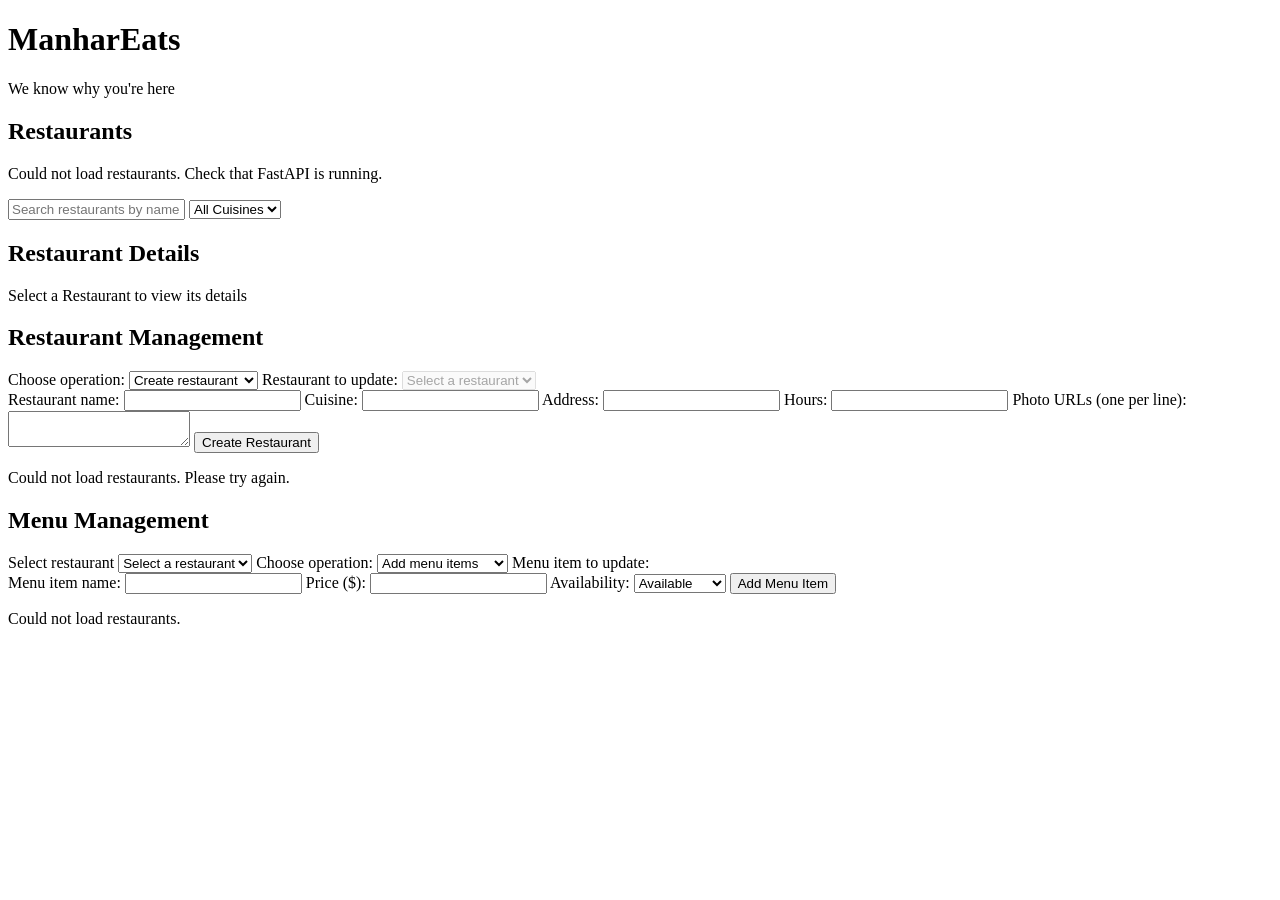
==== project-root/frontend/index.html @ 4f96be36 "almost all frontend frontend but the update menu item doesn't work" ====
<!DOCTYPE html>
<html lang = "en">
    <head>
        <meta charset="UTF-8">
        <title>ManharEats</title>
        <link rel="stylesheet" href="style.css">
    </head>

    <body>
        <header>
            <h1>ManharEats</h1>
            <p>We know why you're here</p>
        </header>

        <main>
            <section>
                <h2>Restaurants</h2>
                <p id="status" role="status">Loading Restaurants...</p>
                <input type="text" id="restaurant-search" placeholder="Search restaurants by name or cuisine..." aria-label="Search restaurants">
                <select id="cuisine-filter" aria-label="Filter by cuisine">
                <option value="">All Cuisines</option>
                </select>
                <div id="restaurant-list"></div>
            </section>

            <section id="details-section">
                <h2>Restaurant Details</h2>
                <div id="restaurant-details">
                    <p>Select a Restaurant to view its details</p>
                </div>
            </section>

            <section>
                <h2>Restaurant Management</h2>
                <label for="operation">Choose operation:</label>
                <select id="operation">
                    <option value="create">Create restaurant</option>
                    <option value="update">Update restaurant</option>
                </select>

                <label for="manage-id">Restaurant to update:</label>
                <select id="manage-id">
                    <option value="">Select a restaurant</option>
                </select>

                <form id="restaurant-form">
                    <label for="name">Restaurant name:</label>
                    <input id="name" name="Name" required>

                    <label for="cuisine">Cuisine:</label>
                    <input id="cuisine" name="Cuisine" required>

                    <label for="address">Address:</label>
                    <input id="address" name="Address" required>

                    <label for="hours">Hours:</label>
                    <input id="hours" name ="Hours" required>

                    <label for="photos">Photo URLs (one per line):</label>
                    <textarea id="photos" name="Photos"></textarea>
                    
                    <button type="submit" id="save-button">
                        Create Restaurant
                    </button>
                </form>

                <p id="form-status" role="status"></p>
            </section>

            <section id="menu-management">
                <h2>Menu Management</h2>
                <label for="menu-restaurant-id">Select restaurant</label>
                <select id="menu-restaurant-id" required>
                    <option value="">Select a restaurant</option>
                </select>

                <label for="menu-operation">Choose operation:</label>
                <select id="menu-operation">
                    <option value="create">Add menu items</option>
                    <option value="update">Update menu item</option>
                </select>

                <label for="menu-item-id">Menu item to update:</label>
                <select id="menu-item-id">
                    <option value="">Select a menu item</option>
                </select>

                <form id="menu-form">
                    <label for="menu-name">Menu item name:</label>
                    <input type="text" id="menu-name" name="name" required>
                    <label for="menu-price">Price ($):</label>
                    <input type="number" id="menu-price" name="price" min="0" step="0.01" required>
                    <label for="menu-availability">Availability:</label>
                    <select id="menu-availability" name="availability">
                        <option value="true">Available</option>
                        <option value="false">Unavailable</option>
                    </select>

                    <button type ="submit" id="menu-save-button">Add Menu Item</button>
                    <p id="menu-status" role="status"></p>
                </form>
            </section>
        </main>

        <script src="script.js"></script>
    </body>
</html>
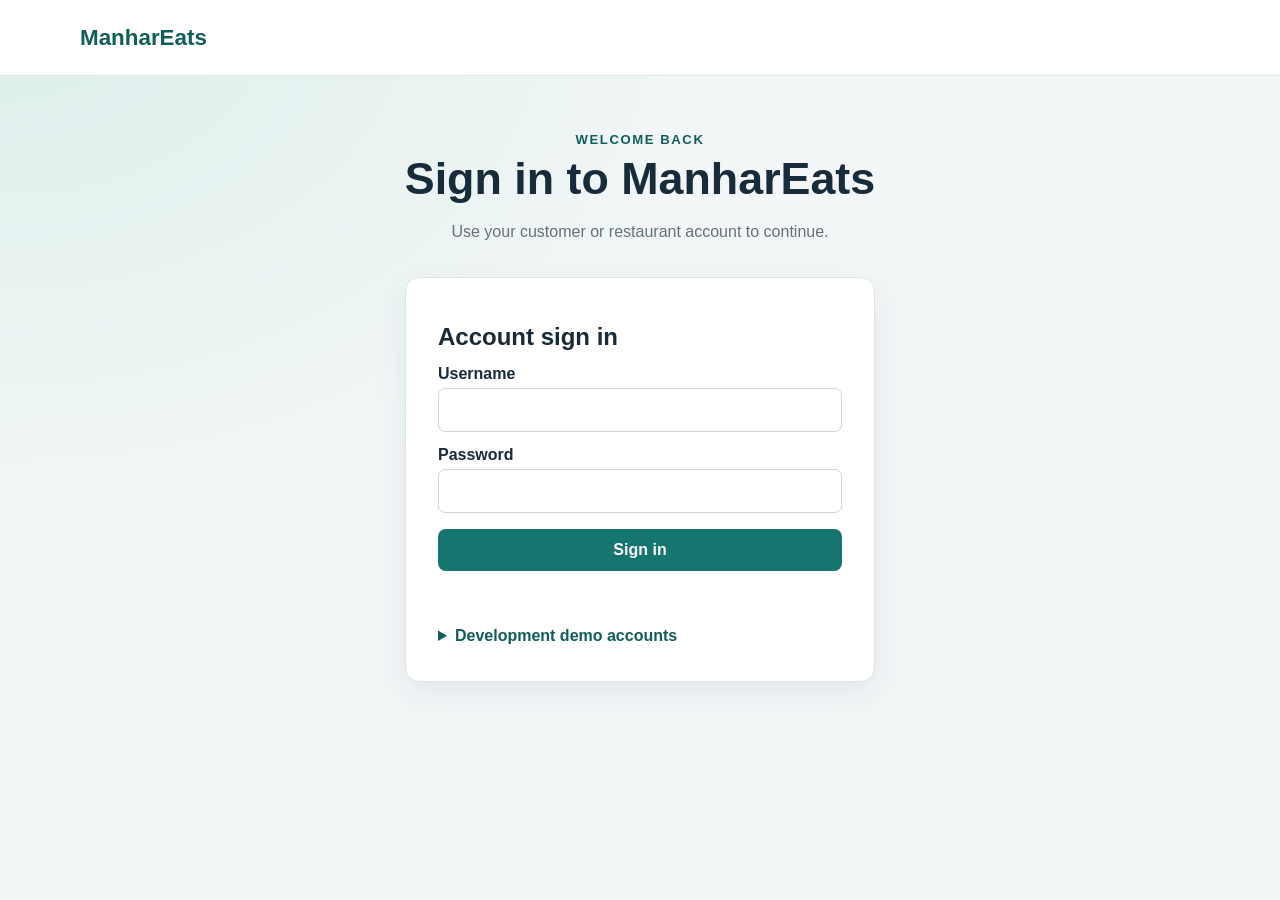
==== commit 39b5d30d: "updating frontend, adding customer implementation to frontend, and adding separation of roles" ====
--- a/project-root/frontend/index.html
+++ b/project-root/frontend/index.html
@@ -1,105 +1,121 @@
 <!DOCTYPE html>
-<html lang = "en">
+<html lang="en">
     <head>
         <meta charset="UTF-8">
+        <meta name="viewport" content="width=device-width, initial-scale=1">
         <title>ManharEats</title>
         <link rel="stylesheet" href="style.css">
     </head>
 
     <body>
-        <header>
+        <header class="site-header">
             <h1>ManharEats</h1>
-            <p>We know why you're here</p>
+            <div class="account-controls">
+                <span id="account-name"></span>
+                <span id="account-role"></span>
+                <button id="logout-button" type="button">Sign out</button>
+            </div>
         </header>
 
         <main>
-            <section>
-                <h2>Restaurants</h2>
-                <p id="status" role="status">Loading Restaurants...</p>
-                <input type="text" id="restaurant-search" placeholder="Search restaurants by name or cuisine..." aria-label="Search restaurants">
-                <select id="cuisine-filter" aria-label="Filter by cuisine">
-                <option value="">All Cuisines</option>
-                </select>
-                <div id="restaurant-list"></div>
+            <section id="customer-app" hidden>
+                <h2>Customer account</h2>
+                <p id="customer-status" role="status">Loading your account...</p>
+                <div id="customer-profile"></div>
+                <p class="future-note">
+                    Your cart and checkout features can be added here later.
+                </p>
             </section>
 
-            <section id="details-section">
-                <h2>Restaurant Details</h2>
-                <div id="restaurant-details">
-                    <p>Select a Restaurant to view its details</p>
-                </div>
-            </section>
+            <div id="restaurant-app" hidden>
+                <section>
+                    <h2>Restaurants</h2>
+                    <p id="status" role="status">Loading Restaurants...</p>
+                    <input type="text" id="restaurant-search" placeholder="Search restaurants by name or cuisine..." aria-label="Search restaurants">
+                    <select id="cuisine-filter" aria-label="Filter by cuisine">
+                    <option value="">All Cuisines</option>
+                    </select>
+                    <div id="restaurant-list"></div>
+                </section>
 
-            <section>
-                <h2>Restaurant Management</h2>
-                <label for="operation">Choose operation:</label>
-                <select id="operation">
-                    <option value="create">Create restaurant</option>
-                    <option value="update">Update restaurant</option>
-                </select>
+                <section id="details-section">
+                    <h2>Restaurant Details</h2>
+                    <div id="restaurant-details">
+                        <p>Select a Restaurant to view its details</p>
+                    </div>
+                </section>
 
-                <label for="manage-id">Restaurant to update:</label>
-                <select id="manage-id">
-                    <option value="">Select a restaurant</option>
-                </select>
-
-                <form id="restaurant-form">
-                    <label for="name">Restaurant name:</label>
-                    <input id="name" name="Name" required>
-
-                    <label for="cuisine">Cuisine:</label>
-                    <input id="cuisine" name="Cuisine" required>
-
-                    <label for="address">Address:</label>
-                    <input id="address" name="Address" required>
-
-                    <label for="hours">Hours:</label>
-                    <input id="hours" name ="Hours" required>
-
-                    <label for="photos">Photo URLs (one per line):</label>
-                    <textarea id="photos" name="Photos"></textarea>
-                    
-                    <button type="submit" id="save-button">
-                        Create Restaurant
-                    </button>
-                </form>
-
-                <p id="form-status" role="status"></p>
-            </section>
-
-            <section id="menu-management">
-                <h2>Menu Management</h2>
-                <label for="menu-restaurant-id">Select restaurant</label>
-                <select id="menu-restaurant-id" required>
-                    <option value="">Select a restaurant</option>
-                </select>
-
-                <label for="menu-operation">Choose operation:</label>
-                <select id="menu-operation">
-                    <option value="create">Add menu items</option>
-                    <option value="update">Update menu item</option>
-                </select>
-
-                <label for="menu-item-id">Menu item to update:</label>
-                <select id="menu-item-id">
-                    <option value="">Select a menu item</option>
-                </select>
-
-                <form id="menu-form">
-                    <label for="menu-name">Menu item name:</label>
-                    <input type="text" id="menu-name" name="name" required>
-                    <label for="menu-price">Price ($):</label>
-                    <input type="number" id="menu-price" name="price" min="0" step="0.01" required>
-                    <label for="menu-availability">Availability:</label>
-                    <select id="menu-availability" name="availability">
-                        <option value="true">Available</option>
-                        <option value="false">Unavailable</option>
+                <section id="restaurant-management" hidden>
+                    <h2>Restaurant Management</h2>
+                    <label for="operation">Choose operation:</label>
+                    <select id="operation">
+                        <option value="create">Create restaurant</option>
+                        <option value="update">Update restaurant</option>
                     </select>
 
-                    <button type ="submit" id="menu-save-button">Add Menu Item</button>
-                    <p id="menu-status" role="status"></p>
-                </form>
-            </section>
+                    <label id="manage-id-label" for="manage-id">Restaurant to update:</label>
+                    <select id="manage-id">
+                        <option value="">Select a restaurant</option>
+                    </select>
+
+                    <form id="restaurant-form">
+                        <label for="name">Restaurant name:</label>
+                        <input id="name" name="Name" required>
+
+                        <label for="cuisine">Cuisine:</label>
+                        <input id="cuisine" name="Cuisine" required>
+
+                        <label for="address">Address:</label>
+                        <input id="address" name="Address" required>
+
+                        <label for="hours">Hours:</label>
+                        <input id="hours" name="Hours" required>
+
+                        <label for="photos">Photo URLs (one per line):</label>
+                        <textarea id="photos" name="Photos"></textarea>
+
+                        <button type="submit" id="save-button">
+                            Create Restaurant
+                        </button>
+                    </form>
+
+                    <p id="form-status" role="status"></p>
+                </section>
+
+                <section id="menu-management">
+                    <h2>Menu Management</h2>
+                    <label for="menu-restaurant-id">Select restaurant</label>
+                    <select id="menu-restaurant-id" required>
+                        <option value="">Select a restaurant</option>
+                    </select>
+
+                    <label for="menu-operation">Choose operation:</label>
+                    <select id="menu-operation">
+                        <option value="create">Add menu items</option>
+                        <option value="update">Update menu item</option>
+                    </select>
+
+                    <label for="menu-item-id">Menu item to update:</label>
+                    <select id="menu-item-id">
+                        <option value="">Select a menu item</option>
+                    </select>
+
+                    <form id="menu-form">
+                        <label for="menu-name">Menu item name:</label>
+                        <input type="text" id="menu-name" name="name" required>
+                        <label for="menu-price">Price ($):</label>
+                        <input type="number" id="menu-price" name="price" min="0" step="0.01" required>
+                        <label for="menu-availability">Availability:</label>
+                        <select id="menu-availability" name="availability">
+                            <option value="true">Available</option>
+                            <option value="false">Unavailable</option>
+                        </select>
+
+                        <button type="submit" id="menu-save-button">Add Menu Item</button>
+                        <p id="menu-status" role="status"></p>
+                    </form>
+                </section>
+            </div>
         </main>
 
         <script src="script.js"></script>
--- a/project-root/frontend/style.css
+++ b/project-root/frontend/style.css
@@ -0,0 +1,280 @@
+:root {
+    color-scheme: light;
+    font-family: "Segoe UI", Arial, sans-serif;
+    color: #172b3a;
+    background: #f3f6f7;
+    font-synthesis: none;
+    text-rendering: optimizeLegibility;
+    --brand: #15766f;
+    --brand-dark: #105e59;
+    --border: #dce5e7;
+    --muted: #62727d;
+}
+
+* {
+    box-sizing: border-box;
+}
+
+body {
+    min-width: 320px;
+    min-height: 100vh;
+    margin: 0;
+    background: #f3f6f7;
+}
+
+button,
+input,
+select,
+textarea {
+    font: inherit;
+}
+
+button,
+.header-link {
+    border: 0;
+    border-radius: 8px;
+    background: var(--brand);
+    color: #fff;
+    font-weight: 650;
+    padding: 0.75rem 1rem;
+    text-decoration: none;
+}
+
+button {
+    cursor: pointer;
+}
+
+button:hover:not(:disabled),
+.header-link:hover {
+    background: var(--brand-dark);
+}
+
+button:disabled {
+    cursor: not-allowed;
+    opacity: 0.62;
+}
+
+[hidden] {
+    display: none !important;
+}
+
+.site-header {
+    min-height: 76px;
+    display: flex;
+    align-items: center;
+    justify-content: space-between;
+    gap: 1rem;
+    padding: 1rem max(1.25rem, calc((100% - 1120px) / 2));
+    background: #fff;
+    border-bottom: 1px solid var(--border);
+}
+
+.site-header h1 {
+    margin: 0;
+    font-size: 1.45rem;
+}
+
+.account-controls {
+    display: flex;
+    align-items: center;
+    gap: 0.75rem;
+}
+
+#account-role {
+    color: var(--muted);
+}
+
+#logout-button {
+    padding: 0.55rem 0.8rem;
+}
+
+.brand {
+    color: var(--brand-dark);
+    font-size: 1.4rem;
+    font-weight: 750;
+    text-decoration: none;
+}
+
+main {
+    width: min(1120px, calc(100% - 2rem));
+    margin: 2rem auto;
+}
+
+main > section {
+    margin-bottom: 1rem;
+    padding: 1.25rem;
+    background: #fff;
+    border: 1px solid var(--border);
+    border-radius: 12px;
+    box-shadow: 0 5px 18px rgb(23 43 58 / 5%);
+}
+
+#restaurant-app > section {
+    margin-bottom: 1rem;
+    padding: 1.25rem;
+    border: 1px solid var(--border);
+    border-radius: 12px;
+    background: #fff;
+    box-shadow: 0 5px 18px rgb(23 43 58 / 5%);
+}
+
+input,
+select,
+textarea {
+    width: 100%;
+    min-height: 44px;
+    padding: 0.65rem 0.75rem;
+    border: 1px solid #cbd7da;
+    border-radius: 7px;
+    background: #fff;
+    color: inherit;
+}
+
+textarea {
+    min-height: 90px;
+    resize: vertical;
+}
+
+label {
+    display: block;
+    margin: 0.85rem 0 0.35rem;
+    font-weight: 600;
+}
+
+form button {
+    margin-top: 1rem;
+}
+
+#restaurant-list {
+    display: grid;
+    grid-template-columns: repeat(auto-fit, minmax(210px, 1fr));
+    gap: 0.9rem;
+    margin-top: 1rem;
+}
+
+.restaurant-card {
+    padding: 1rem;
+    border: 1px solid var(--border);
+    border-radius: 9px;
+    background: #fff;
+}
+
+.restaurant-card button {
+    margin-top: 0.4rem;
+}
+
+#restaurant-details > button {
+    margin: 0.5rem 0;
+}
+
+.auth-page {
+    background:
+        radial-gradient(ellipse at top left, #dcefeb 0, transparent 42%),
+        #f3f6f7;
+}
+
+.auth-shell {
+    width: min(960px, calc(100% - 2rem));
+    margin: 3.5rem auto;
+}
+
+.auth-intro {
+    max-width: 640px;
+    margin: 0 auto 2rem;
+    text-align: center;
+}
+
+.auth-shell > .auth-intro {
+    padding: 0;
+    border: 0;
+    background: transparent;
+    box-shadow: none;
+}
+
+.eyebrow {
+    margin: 0 0 0.4rem;
+    color: var(--brand-dark);
+    font-size: 0.82rem;
+    font-weight: 750;
+    letter-spacing: 0.12em;
+    text-transform: uppercase;
+}
+
+.auth-intro h1 {
+    margin: 0;
+    font-size: clamp(2rem, 5vw, 2.8rem);
+}
+
+.auth-intro > p:last-child,
+.auth-description {
+    color: var(--muted);
+    line-height: 1.55;
+}
+
+.auth-card {
+    padding: clamp(1.25rem, 4vw, 2rem);
+    border: 1px solid var(--border);
+    border-radius: 14px;
+    background: #fff;
+    box-shadow: 0 12px 32px rgb(23 43 58 / 7%);
+}
+
+.auth-shell > .auth-card {
+    max-width: 470px;
+    margin-inline: auto;
+}
+
+.auth-card h2 {
+    margin: 0.8rem 0 0;
+}
+
+.auth-card button {
+    width: 100%;
+}
+
+.login-status {
+    min-height: 1.3rem;
+    color: #a52c2c;
+}
+
+.demo-accounts {
+    margin-top: 1rem;
+    color: var(--muted);
+    line-height: 1.55;
+}
+
+.demo-accounts summary {
+    color: var(--brand-dark);
+    cursor: pointer;
+    font-weight: 650;
+}
+
+.future-note {
+    color: var(--muted);
+}
+
+.auth-notice {
+    margin: 1.2rem 0 0;
+    padding: 0.9rem 1rem;
+    border: 1px solid #e8d6a8;
+    border-radius: 9px;
+    background: #fff8e6;
+    color: #664f1c;
+    font-size: 0.92rem;
+    line-height: 1.5;
+}
+
+@media (max-width: 680px) {
+    .auth-shell {
+        margin-top: 2rem;
+    }
+
+    .site-header {
+        padding-inline: 1rem;
+    }
+
+    .account-controls {
+        flex-wrap: wrap;
+        justify-content: flex-end;
+    }
+}
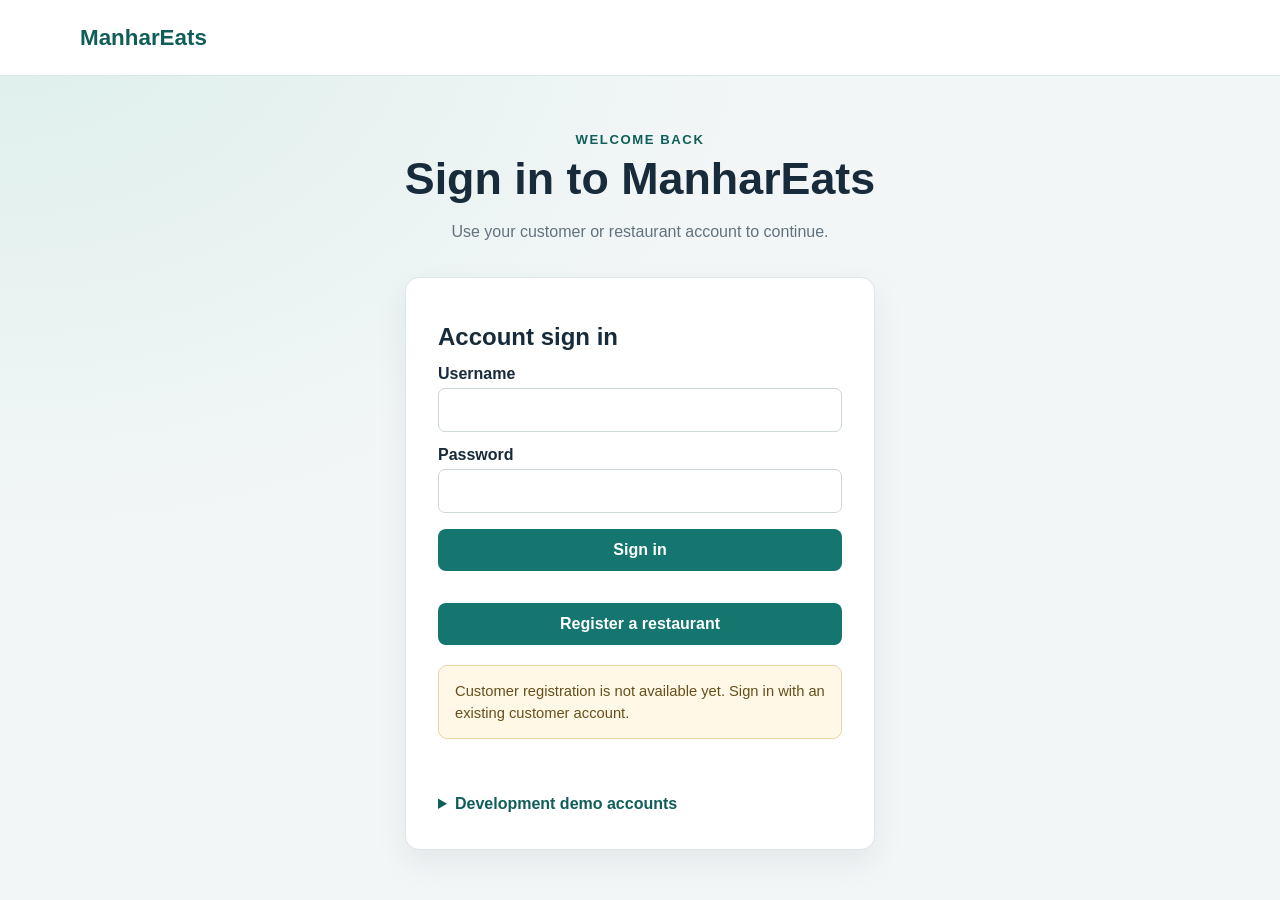
==== commit 7be54547: "split the frontend into modular peices for legibility and maintainablity. adds checkout and customer" ====
--- a/project-root/frontend/index.html
+++ b/project-root/frontend/index.html
@@ -22,9 +22,36 @@
                 <h2>Customer account</h2>
                 <p id="customer-status" role="status">Loading your account...</p>
                 <div id="customer-profile"></div>
-                <p class="future-note">
-                    Your cart and checkout features can be added here later.
-                </p>
+
+                <section id="cart-panel" aria-labelledby="cart-heading">
+                    <h3 id="cart-heading">Your cart</h3>
+                    <p id="cart-status" role="status"></p>
+                    <div id="cart-lines"></div>
+                    <p id="cart-total"></p>
+                    <button id="clear-cart-button" type="button" hidden>Clear cart</button>
+                </section>
+
+                <section id="checkout-panel" aria-labelledby="checkout-heading">
+                    <h3 id="checkout-heading">Checkout</h3>
+                    <form id="checkout-form">
+                        <label for="payment-method">Payment method</label>
+                        <input
+                            id="payment-method"
+                            name="paymentMethod"
+                            type="text"
+                            maxlength="100"
+                            required
+                        >
+                        <button type="submit" disabled>Place order</button>
+                    </form>
+                    <p id="checkout-status" role="status"></p>
+                </section>
+
+                <section id="order-history-panel" aria-labelledby="history-heading">
+                    <h3 id="history-heading">Order history</h3>
+                    <p id="history-status" role="status"></p>
+                    <div id="order-history"></div>
+                </section>
             </section>
 
             <div id="restaurant-app" hidden>
@@ -118,6 +145,6 @@
             </div>
         </main>
 
-        <script src="script.js"></script>
+        <script type="module" src="js/main.js"></script>
     </body>
 </html>
--- a/project-root/frontend/style.css
+++ b/project-root/frontend/style.css
@@ -253,6 +253,62 @@
     color: var(--muted);
 }
 
+#customer-app section {
+    margin-top: 1.25rem;
+    padding-top: 0.25rem;
+    border-top: 1px solid var(--border);
+}
+
+#customer-app section h3 {
+    margin-bottom: 0.35rem;
+}
+
+.cart-line,
+.menu-item-row {
+    display: flex;
+    flex-wrap: wrap;
+    align-items: center;
+    gap: 0.55rem;
+    margin: 0.65rem 0;
+}
+
+.cart-line {
+    padding-bottom: 0.65rem;
+    border-bottom: 1px solid var(--border);
+}
+
+.cart-line .line-name,
+.menu-item-row h5 {
+    flex: 1 1 10rem;
+    margin: 0;
+}
+
+.cart-line input[type="number"] {
+    width: 5rem;
+    min-height: 40px;
+}
+
+.cart-line button,
+.menu-item-row button {
+    width: auto;
+}
+
+#cart-total {
+    font-weight: 700;
+}
+
+.order-card {
+    margin-top: 0.75rem;
+    padding: 0.75rem 0.9rem;
+    border: 1px solid var(--border);
+    border-radius: 9px;
+}
+
+.order-card h4,
+.order-card p {
+    margin: 0.25rem 0;
+}
+
 .auth-notice {
     margin: 1.2rem 0 0;
     padding: 0.9rem 1rem;
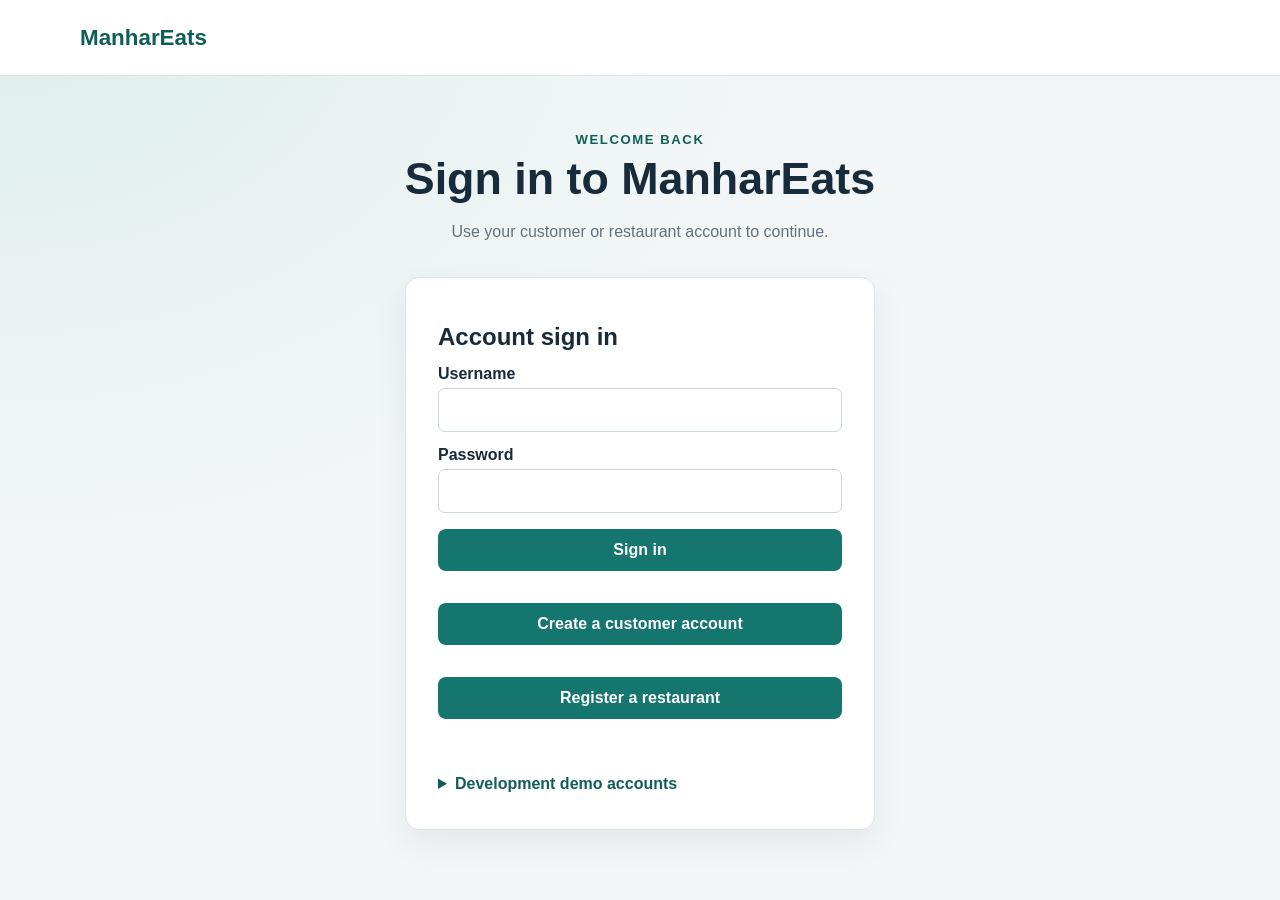
==== commit 54b90402: "final modularization of front end.  ncludes customer functionallity.git commit -m" ====
--- a/project-root/frontend/index.html
+++ b/project-root/frontend/index.html
@@ -13,6 +13,9 @@
             <div class="account-controls">
                 <span id="account-name"></span>
                 <span id="account-role"></span>
+                <button id="deactivate-account-button" type="button" hidden>
+                    Deactivate account
+                </button>
                 <button id="logout-button" type="button">Sign out</button>
             </div>
         </header>
@@ -22,6 +25,31 @@
                 <h2>Customer account</h2>
                 <p id="customer-status" role="status">Loading your account...</p>
                 <div id="customer-profile"></div>
+                <form id="customer-update-form">
+                    <h3>Update profile</h3>
+                    <label for="customer-first-name">First name</label>
+                    <input id="customer-first-name" name="firstName" required maxlength="100">
+                    <label for="customer-last-name">Last name</label>
+                    <input id="customer-last-name" name="lastName" required maxlength="100">
+                    <label for="customer-address">Address</label>
+                    <input id="customer-address" name="Address" required maxlength="100">
+                    <label for="customer-email">Email</label>
+                    <input id="customer-email" name="emailAddress" type="email" required maxlength="100">
+                    <label for="customer-phone">Phone number</label>
+                    <input id="customer-phone" name="phoneNumber" required maxlength="100">
+                    <label for="customer-payment">Payment method</label>
+                    <select id="customer-payment" name="paymentMethod">
+                        <option value="credit">credit</option>
+                        <option value="debit">debit</option>
+                    </select>
+                    <label for="customer-username">Username</label>
+                    <input id="customer-username" name="username" required maxlength="100">
+                    <label for="customer-password">Password</label>
+                    <input id="customer-password" name="password" type="password" required maxlength="100" autocomplete="new-password">
+                    <button type="submit">Update profile</button>
+                </form>
+                <p id="customer-update-status" role="status"></p>
+                <button id="deactivate-customer-button" type="button">Deactivate account</button>
 
                 <section id="cart-panel" aria-labelledby="cart-heading">
                     <h3 id="cart-heading">Your cart</h3>
